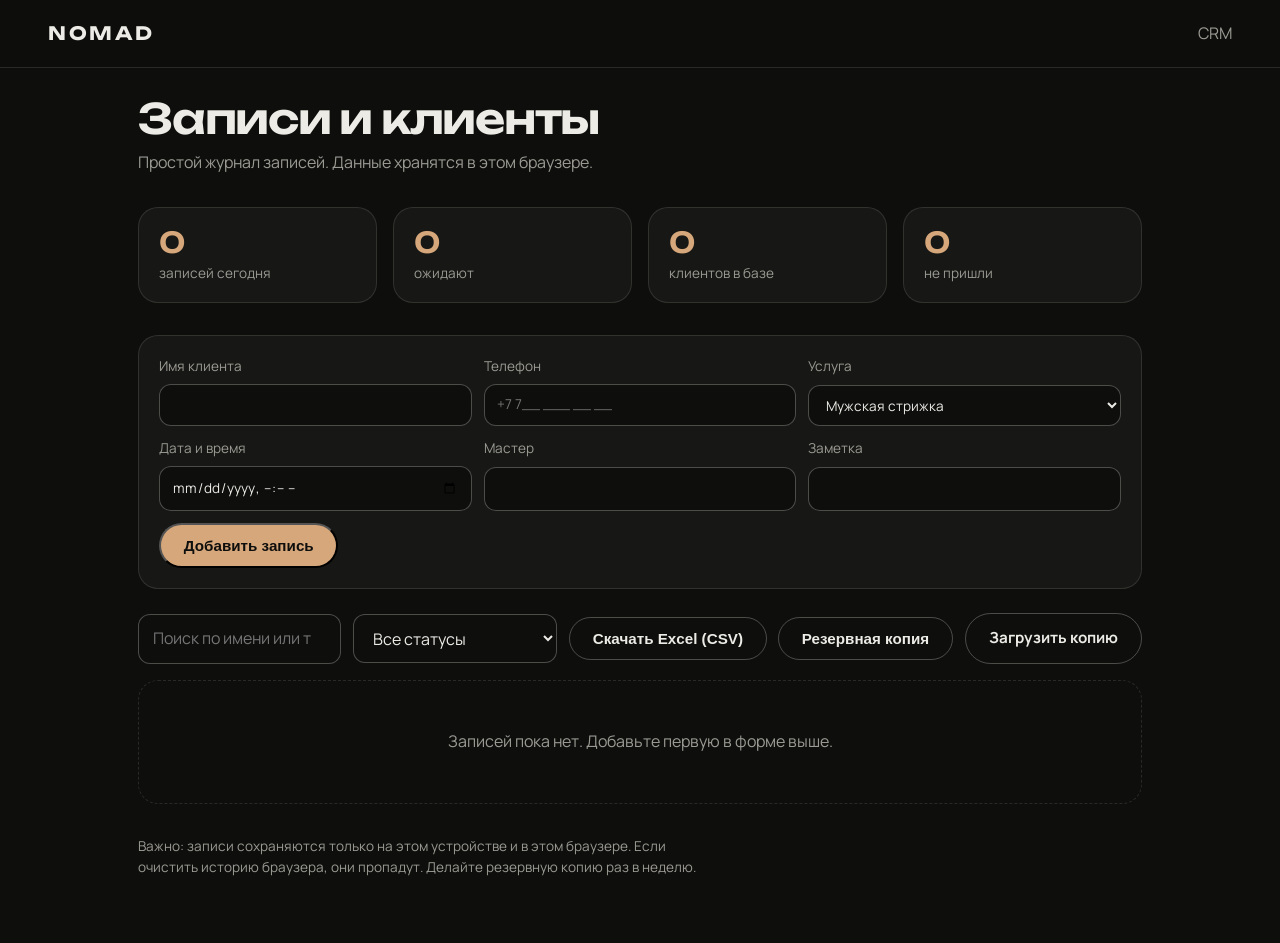
==== crm.html @ 3fd6eb7a "Первая версия: сайт и простая CRM Co-Authored-By: Claude Sonnet 5.5 <noreply@anthropic.com>" ====
<!doctype html>
<html lang="ru">
<head>
<meta charset="utf-8">
<meta name="viewport" content="width=device-width, initial-scale=1">
<meta name="robots" content="noindex,nofollow">
<title>Nomad CRM | Записи и клиенты</title>
<link rel="stylesheet" href="style.css">
<style>
  body::after{display:none}
  .crm{max-width:1100px;margin:0 auto;padding:96px var(--pad) 64px}
  .crm h1{font:600 clamp(1.6rem,3.6vw,2.6rem)/1.1 "Unbounded",sans-serif;letter-spacing:-.03em;margin-bottom:8px}
  .crm .sub{color:var(--muted);margin-bottom:32px}
  .sums{display:grid;grid-template-columns:repeat(4,1fr);gap:16px;margin-bottom:32px}
  .sums div{background:var(--surface);border:1px solid var(--line);border-radius:var(--r);padding:16px 20px}
  .sums b{display:block;font:600 1.8rem "Unbounded",sans-serif;color:var(--accent)}
  .sums span{color:var(--muted);font-size:.85rem}
  form.add{display:grid;grid-template-columns:repeat(6,1fr);gap:12px;background:var(--surface);border:1px solid var(--line);border-radius:var(--r);padding:20px;margin-bottom:24px}
  label{display:grid;gap:6px;font-size:.85rem;color:var(--muted)}
  input,select,textarea{font:inherit;color:var(--text);background:var(--bg);border:1px solid rgba(236,235,230,.28);border-radius:12px;padding:.7em .9em;width:100%}
  input:focus,select:focus{border-color:var(--accent);outline:none}
  .f2{grid-column:span 2}.f3{grid-column:span 3}.f6{grid-column:span 6}
  .tools{display:flex;gap:12px;flex-wrap:wrap;margin-bottom:16px;align-items:center}
  .tools input,.tools select{width:auto;flex:1;min-width:150px}
  .btn-ghost{background:transparent;color:var(--text);border:1px solid rgba(236,235,230,.28)}
  .btn-ghost:hover{border-color:var(--accent);color:var(--accent)}
  .rows{display:grid;gap:10px}
  .row{display:grid;grid-template-columns:1.4fr 1.2fr 1fr 150px auto;gap:12px;align-items:center;background:var(--surface);border:1px solid var(--line);border-radius:var(--r);padding:14px 18px}
  .row b{display:block}.row small{color:var(--muted)}
  .row select{padding:.5em .7em}
  .acts{display:flex;gap:8px}
  .acts a,.acts button{all:unset;cursor:pointer;color:var(--muted);font-size:.85rem;padding:6px 10px;border-radius:999px;border:1px solid var(--line)}
  .acts a:hover,.acts button:hover{color:var(--accent);border-color:var(--accent)}
  .empty{color:var(--muted);text-align:center;padding:48px 0;border:1px dashed var(--line);border-radius:var(--r)}
  .note{color:var(--muted);font-size:.85rem;margin-top:32px;max-width:70ch}
  @media(max-width:800px){
    .sums{grid-template-columns:1fr 1fr}
    form.add{grid-template-columns:1fr 1fr}.f2,.f3,.f6{grid-column:span 2}
    .row{grid-template-columns:1fr 1fr}
    .acts{grid-column:span 2}
  }
</style>
</head>
<body>
<header class="nav scrolled"><a class="logo" href="./">NOMAD</a><span class="muted">CRM</span></header>

<main class="crm">
  <h1>Записи и клиенты</h1>
  <p class="sub">Простой журнал записей. Данные хранятся в этом браузере.</p>

  <div class="sums" id="sums"></div>

  <form class="add" id="add">
    <label class="f2">Имя клиента<input name="name" required autocomplete="off"></label>
    <label class="f2">Телефон<input name="phone" type="tel" placeholder="+7 7__ ___ __ __" required></label>
    <label class="f2">Услуга
      <select name="service">
        <option>Мужская стрижка</option><option>Сложные волосы</option><option>Детская стрижка</option>
        <option>Химзавивка</option><option>Обучение</option><option>Другое</option>
      </select>
    </label>
    <label class="f2">Дата и время<input name="when" type="datetime-local" required></label>
    <label class="f2">Мастер<input name="master" list="masters" autocomplete="off"></label>
    <datalist id="masters"><option>Ратмир</option><option>Салман</option><option>Светлана</option><option>Айгерим</option><option>Аман</option><option>Тимур</option><option>Жанна</option><option>Регина</option></datalist>
    <label class="f2">Заметка<input name="note" autocomplete="off"></label>
    <div class="f6"><button class="btn btn-primary" type="submit">Добавить запись</button></div>
  </form>

  <div class="tools">
    <input id="q" type="search" placeholder="Поиск по имени или телефону" aria-label="Поиск">
    <select id="fs" aria-label="Фильтр по статусу">
      <option value="">Все статусы</option><option>Ожидает</option><option>Пришёл</option><option>Не пришёл</option><option>Отменена</option>
    </select>
    <button class="btn btn-ghost" id="csv" type="button">Скачать Excel (CSV)</button>
    <button class="btn btn-ghost" id="bak" type="button">Резервная копия</button>
    <label class="btn btn-ghost" style="cursor:pointer">Загрузить копию<input id="imp" type="file" accept="application/json" hidden></label>
  </div>

  <div class="rows" id="rows"></div>

  <p class="note">Важно: записи сохраняются только на этом устройстве и в этом браузере. Если очистить историю браузера, они пропадут. Делайте резервную копию раз в неделю.</p>
</main>

<script>
(() => {
  const KEY = 'nomad-crm-v1';
  const $ = (s) => document.querySelector(s);
  const ST = ['Ожидает', 'Пришёл', 'Не пришёл', 'Отменена'];
  let db = [];
  try { db = JSON.parse(localStorage.getItem(KEY)) || []; } catch (e) {}
  const save = () => { try { localStorage.setItem(KEY, JSON.stringify(db)); } catch (e) { alert('Не удалось сохранить: память браузера недоступна.'); } };
  const esc = (s) => String(s ?? '').replace(/[&<>"']/g, (c) => ({ '&': '&amp;', '<': '&lt;', '>': '&gt;', '"': '&quot;', "'": '&#39;' }[c]));
  const fmt = (iso) => new Date(iso).toLocaleString('ru-RU', { day: '2-digit', month: 'short', hour: '2-digit', minute: '2-digit' });
  const digits = (p) => p.replace(/\D/g, '').replace(/^8/, '7');

  function render() {
    const q = $('#q').value.trim().toLowerCase(), fs = $('#fs').value;
    const list = db
      .filter((r) => (!fs || r.status === fs) && (!q || (r.name + digits(r.phone) + r.phone).toLowerCase().includes(q)))
      .sort((a, b) => a.when.localeCompare(b.when));
    const today = new Date().toISOString().slice(0, 10);
    $('#sums').innerHTML = [
      [db.filter((r) => r.when.startsWith(today)).length, 'записей сегодня'],
      [db.filter((r) => r.status === 'Ожидает').length, 'ожидают'],
      [new Set(db.map((r) => digits(r.phone))).size, 'клиентов в базе'],
      [db.filter((r) => r.status === 'Не пришёл').length, 'не пришли'],
    ].map(([n, t]) => `<div><b>${n}</b><span>${t}</span></div>`).join('');
    $('#rows').innerHTML = list.length ? list.map((r) => `
      <div class="row" data-id="${r.id}">
        <div><b>${esc(r.name)}</b><small>${esc(r.phone)}</small></div>
        <div><b>${esc(r.service)}</b><small>${esc(r.master || 'Мастер не указан')}${r.note ? ', ' + esc(r.note) : ''}</small></div>
        <div>${fmt(r.when)}</div>
        <select aria-label="Статус">${ST.map((s) => `<option${s === r.status ? ' selected' : ''}>${s}</option>`).join('')}</select>
        <div class="acts"><a href="https://wa.me/${digits(r.phone)}" target="_blank" rel="noopener">WhatsApp</a><button type="button" data-del>Удалить</button></div>
      </div>`).join('') : '<div class="empty">Записей пока нет. Добавьте первую в форме выше.</div>';
  }

  $('#add').addEventListener('submit', (e) => {
    e.preventDefault();
    const d = Object.fromEntries(new FormData(e.target));
    db.push({ id: Date.now().toString(36), status: 'Ожидает', ...d });
    save(); e.target.reset(); render();
  });
  $('#rows').addEventListener('change', (e) => {
    const id = e.target.closest('.row')?.dataset.id, r = db.find((x) => x.id === id);
    if (r) { r.status = e.target.value; save(); render(); }
  });
  $('#rows').addEventListener('click', (e) => {
    if (!e.target.matches('[data-del]')) return;
    const id = e.target.closest('.row').dataset.id;
    if (confirm('Удалить запись?')) { db = db.filter((x) => x.id !== id); save(); render(); }
  });
  $('#q').addEventListener('input', render);
  $('#fs').addEventListener('change', render);

  const download = (name, text, type) => {
    const a = document.createElement('a');
    a.href = URL.createObjectURL(new Blob([text], { type }));
    a.download = name; a.click(); URL.revokeObjectURL(a.href);
  };
  $('#csv').addEventListener('click', () => {
    const q = (v) => `"${String(v ?? '').replace(/"/g, '""')}"`;
    const rows = [['Имя', 'Телефон', 'Услуга', 'Дата и время', 'Мастер', 'Статус', 'Заметка'], ...db.map((r) => [r.name, r.phone, r.service, r.when.replace('T', ' '), r.master, r.status, r.note])];
    download('nomad-zapisi.csv', '﻿' + rows.map((r) => r.map(q).join(';')).join('\r\n'), 'text/csv;charset=utf-8');
  });
  $('#bak').addEventListener('click', () => download('nomad-crm-backup.json', JSON.stringify(db), 'application/json'));
  $('#imp').addEventListener('change', async (e) => {
    try {
      const data = JSON.parse(await e.target.files[0].text());
      if (!Array.isArray(data)) throw 0;
      if (confirm('Заменить текущие записи данными из копии?')) { db = data; save(); render(); }
    } catch { alert('Файл не похож на резервную копию Nomad CRM.'); }
    e.target.value = '';
  });
  render();
})();
</script>
</body>
</html>
---- style.css ----
/* Nomad Barbershop. Dark theme only (brand), one accent (tan), radius: pill for buttons, 20px for blocks. */
@font-face{font-family:"Unbounded";src:url(fonts/unbounded-cyrillic.woff2) format("woff2");font-weight:200 900;font-display:swap;unicode-range:U+0301,U+0400-045F,U+0490-0491,U+04B0-04B1,U+2116}
@font-face{font-family:"Unbounded";src:url(fonts/unbounded-latin.woff2) format("woff2");font-weight:200 900;font-display:swap;unicode-range:U+0000-00FF,U+0131,U+0152-0153,U+02BB-02BC,U+02C6,U+02DA,U+02DC,U+2000-206F,U+20AC,U+2122,U+2191,U+2193,U+2212,U+2215,U+FEFF,U+FFFD}
@font-face{font-family:"Manrope";src:url(fonts/manrope-cyrillic.woff2) format("woff2");font-weight:200 800;font-display:swap;unicode-range:U+0301,U+0400-045F,U+0490-0491,U+04B0-04B1,U+2116}
@font-face{font-family:"Manrope";src:url(fonts/manrope-latin.woff2) format("woff2");font-weight:200 800;font-display:swap;unicode-range:U+0000-00FF,U+0131,U+0152-0153,U+02BB-02BC,U+02C6,U+02DA,U+02DC,U+2000-206F,U+20AC,U+2122,U+2191,U+2193,U+2212,U+2215,U+FEFF,U+FFFD}

:root{
  --bg:#0e0e0d; --surface:#171715; --line:rgba(236,235,230,.12);
  --text:#ecebe6; --muted:#9b9a93; --accent:#d6a77a; --on-accent:#0e0e0d;
  --r:20px; --ease:cubic-bezier(.16,1,.3,1);
  --pad:clamp(16px,4vw,48px); --max:1360px;
}
*{box-sizing:border-box;margin:0;padding:0}
html{scroll-behavior:auto;-webkit-text-size-adjust:100%}
html.lenis,html.lenis body{height:auto}
.lenis.lenis-smooth{scroll-behavior:auto!important}
.lenis.lenis-stopped{overflow:hidden}
body{background:var(--bg);color:var(--text);font:400 1rem/1.6 "Manrope",system-ui,sans-serif;overflow-x:hidden;-webkit-font-smoothing:antialiased}
body::after{ /* film grain on a fixed, non-interactive layer */
  content:"";position:fixed;inset:0;z-index:60;pointer-events:none;opacity:.07;
  background-image:url("data:image/svg+xml,%3Csvg xmlns='http://www.w3.org/2000/svg' width='160' height='160'%3E%3Cfilter id='n'%3E%3CfeTurbulence type='fractalNoise' baseFrequency='.9' numOctaves='2' stitchTiles='stitch'/%3E%3C/filter%3E%3Crect width='100%25' height='100%25' filter='url(%23n)'/%3E%3C/svg%3E");
}
a{color:inherit;text-decoration:none}
ul{list-style:none}
img{display:block;max-width:100%}
.muted{color:var(--muted)}
:focus-visible{outline:2px solid var(--accent);outline-offset:3px}

/* type */
.h2{font:600 clamp(1.7rem,3.6vw,3.2rem)/1.1 "Unbounded",sans-serif;letter-spacing:-.03em;margin-bottom:clamp(28px,4vw,56px)}
.lead{color:var(--muted);font-size:1.1rem;max-width:42ch}
section{padding:clamp(72px,10vw,140px) var(--pad);max-width:var(--max);margin:0 auto}

/* buttons */
.btn{display:inline-flex;align-items:center;justify-content:center;white-space:nowrap;padding:.8em 1.5em;border-radius:999px;font-weight:700;font-size:.95rem;transition:background .3s var(--ease),transform .3s var(--ease);will-change:transform}
.btn-primary{background:var(--accent);color:var(--on-accent)}
.btn-primary:hover{background:#e6bb90}
.btn:active{transform:scale(.97)}
.btn-lg{padding:1em 2em;font-size:1.05rem}
.btn-xl{padding:1.2em 3em;font-size:clamp(1.1rem,2vw,1.5rem)}
.link-arrow{display:inline-flex;gap:.6em;align-items:center;font-weight:600;border-bottom:1px solid var(--line);padding-bottom:2px;transition:border-color .3s,gap .3s var(--ease)}
.link-arrow::after{content:"→";transition:transform .3s var(--ease)}
.link-arrow:hover{border-color:var(--accent);color:var(--accent)}
.link-arrow:hover::after{transform:translateX(4px)}
.link-arrow.sm{font-size:.9rem}

/* nav */
.nav{position:fixed;top:0;left:0;right:0;z-index:50;height:68px;display:flex;align-items:center;justify-content:space-between;gap:24px;padding:0 var(--pad);transition:transform .5s var(--ease),background .4s,backdrop-filter .4s}
.nav.scrolled{background:rgba(14,14,13,.72);backdrop-filter:blur(16px) saturate(140%);-webkit-backdrop-filter:blur(16px) saturate(140%);border-bottom:1px solid var(--line)}
.nav.hide{transform:translateY(-100%)}
.logo{font:700 1.15rem "Unbounded",sans-serif;letter-spacing:.14em}
.nav-links{display:flex;gap:clamp(18px,3vw,40px);font-size:.92rem;color:var(--muted)}
.nav-links a{position:relative;transition:color .3s}
.nav-links a::after{content:"";position:absolute;left:0;right:0;bottom:-4px;height:1px;background:var(--accent);transform:scaleX(0);transform-origin:left;transition:transform .4s var(--ease)}
.nav-links a:hover{color:var(--text)}
.nav-links a:hover::after{transform:scaleX(1)}

/* hero */
.hero{position:relative;min-height:100dvh;padding-top:96px;padding-bottom:32px;display:flex;flex-direction:column;justify-content:center;gap:clamp(20px,3vh,36px);overflow:hidden}
.hero-word{position:absolute;right:-2vw;bottom:-4vw;font:800 clamp(8rem,26vw,24rem)/1 "Unbounded",sans-serif;letter-spacing:-.05em;color:transparent;-webkit-text-stroke:1px rgba(236,235,230,.08);pointer-events:none;user-select:none;white-space:nowrap}
.hero-title{position:relative;font:600 clamp(1.6rem,4.6vw,4.4rem)/1.08 "Unbounded",sans-serif;letter-spacing:-.04em}
.line{display:block;overflow:hidden;padding-bottom:.08em}
.line-in{display:block}
.hero-row{position:relative;display:grid;grid-template-columns:5fr 7fr;gap:clamp(20px,3vw,48px);align-items:end}
.hero-copy{display:flex;flex-direction:column;gap:28px;padding-bottom:8px}
.hero-sub{color:var(--muted);font-size:1.15rem;max-width:30ch}
.hero-actions{display:flex;flex-wrap:wrap;align-items:center;gap:24px}
.hero-media{height:clamp(220px,42vh,420px);border-radius:var(--r);overflow:hidden;position:relative}
.hero-media-inner{position:absolute;inset:-8% 0;will-change:transform}
.hero-media img{width:100%;height:100%;object-fit:cover}

/* photo slots: texture shows until a real photo is added to /img */
.ph{background:
  repeating-linear-gradient(135deg,rgba(236,235,230,.035) 0 2px,transparent 2px 14px),
  linear-gradient(160deg,#1d1c1a,#121211);
  border:1px solid var(--line)}

/* stats */
.stats{display:grid;grid-template-columns:repeat(4,1fr);gap:clamp(20px,3vw,40px);padding-top:clamp(40px,6vw,80px);padding-bottom:clamp(40px,6vw,80px)}
.stat-num{font:600 clamp(1.8rem,4vw,3.6rem)/1.05 "Unbounded",sans-serif;letter-spacing:-.04em;color:var(--accent);white-space:nowrap}
.stat p{color:var(--muted);margin-top:8px}

/* services accordion */
.svc{border-bottom:1px solid var(--line)}
.svc-head{all:unset;box-sizing:border-box;width:100%;display:flex;justify-content:space-between;align-items:baseline;gap:24px;padding:clamp(18px,2.6vw,32px) 0;cursor:pointer}
.svc-name{font:600 clamp(1.4rem,3.4vw,3rem)/1.1 "Unbounded",sans-serif;letter-spacing:-.03em;color:var(--muted);transition:color .4s var(--ease),transform .5s var(--ease)}
.svc-price{color:var(--muted);font-size:.95rem;text-align:right;transition:color .4s}
.svc.open .svc-name,.svc-head:hover .svc-name{color:var(--text)}
.svc.open .svc-name{transform:translateX(12px)}
.svc.open .svc-price{color:var(--accent)}
.svc-body{display:grid;grid-template-rows:0fr;transition:grid-template-rows .6s var(--ease)}
.svc-body>p{overflow:hidden;color:var(--muted);max-width:56ch;font-size:1.1rem;opacity:0;transition:opacity .5s}
.svc.open .svc-body{grid-template-rows:1fr}
.svc.open .svc-body>p{opacity:1;padding-bottom:clamp(18px,2.6vw,32px)}

/* team */
.team{display:grid;grid-template-columns:5fr 7fr;gap:clamp(24px,5vw,80px);align-items:start}
.team-side{position:sticky;top:120px}
.tname{font:600 clamp(2.2rem,6vw,5.2rem)/1.15 "Unbounded",sans-serif;letter-spacing:-.04em;padding:.1em 0}

/* bento: 5 items = 5 cells on a 4x2 grid */
.bento{display:grid;grid-template-columns:repeat(4,1fr);grid-template-rows:repeat(2,minmax(180px,22vw));gap:16px}
.cell{border-radius:var(--r);overflow:hidden;position:relative;margin:0}
.cell img{position:absolute;inset:0;width:100%;height:100%;object-fit:cover;transition:transform .9s var(--ease)}
.cell:hover img{transform:scale(1.05)}
.cell-a{grid-column:1/3;grid-row:1/3}
.cell-b{grid-column:3;grid-row:1}
.cell-c{grid-column:4;grid-row:1;background:var(--accent);color:var(--on-accent);padding:24px;display:flex;flex-direction:column;justify-content:space-between}
.cell-d{grid-column:3;grid-row:2}
.cell-e{grid-column:4;grid-row:2;background:var(--surface);border:1px solid var(--line);padding:24px;display:flex;flex-direction:column;justify-content:space-between;transition:border-color .4s,background .4s}
.cell-e:hover{border-color:var(--accent);background:#1d1c1a}
.cell strong{font:600 clamp(1.3rem,3.4vw,3.6rem)/1 "Unbounded",sans-serif;letter-spacing:-.04em;word-break:break-word}
.cell-e strong{font-size:clamp(1rem,1.8vw,1.6rem);color:var(--accent)}
.cell span{font-weight:600;max-width:20ch}

/* reviews */
.reviews{display:grid;grid-template-columns:5fr 7fr;gap:clamp(24px,5vw,80px);align-items:start}
.rev-num{font:700 clamp(6rem,17vw,15rem)/.9 "Unbounded",sans-serif;letter-spacing:-.06em;color:var(--accent)}
.rev-big p{color:var(--muted);margin-top:16px;font-size:1.1rem}
.praise{display:grid;gap:28px;margin-bottom:40px}
.praise li{display:grid;grid-template-columns:minmax(210px,auto) 1fr;gap:12px 24px}
.praise b{font:600 1rem "Unbounded",sans-serif;letter-spacing:-.02em}
.praise span{color:var(--muted)}

/* contact */
.contact{text-align:left;display:flex;flex-direction:column;align-items:flex-start;gap:36px}
.contact-title{font:600 clamp(2rem,6vw,5.4rem)/1.05 "Unbounded",sans-serif;letter-spacing:-.045em;max-width:14ch}
.contact-grid{display:grid;grid-template-columns:repeat(4,1fr);gap:clamp(20px,3vw,40px);width:100%;margin-top:clamp(24px,5vw,72px);padding-top:32px;border-top:1px solid var(--line)}
.contact-grid .k{display:block;color:var(--muted);font-size:.85rem;margin-bottom:10px}
.contact-grid p{margin-bottom:4px}
.contact-grid a:not(.link-arrow){transition:color .3s}
.contact-grid a:not(.link-arrow):hover{color:var(--accent)}
.contact-grid .link-arrow{margin-top:12px}
.footer{display:flex;justify-content:space-between;gap:16px;flex-wrap:wrap;padding:32px var(--pad);border-top:1px solid var(--line);max-width:var(--max);margin:0 auto}

/* motion initial states (only when JS is running and motion is allowed) */
.js .loader{display:grid}
.loader{display:none;position:fixed;inset:0;z-index:100;background:var(--bg);place-items:center}
.loader-word{font:700 clamp(2rem,8vw,5rem) "Unbounded",sans-serif;letter-spacing:.14em;color:var(--text)}
.js [data-reveal],.js [data-hero]{opacity:0}
.js .line-in{transform:translateY(115%)}
.js .hero-word{opacity:0}

/* tablet and mobile */
@media (max-width:900px){
  .nav-links{display:none}
  .hero{justify-content:flex-start;padding-top:96px}
  .hero-row,.team,.reviews{grid-template-columns:1fr}
  .hero-media{order:-1;height:34vh}
  .team-side{position:static}
  .stats{grid-template-columns:repeat(2,1fr)}
  .bento{grid-template-columns:1fr 1fr;grid-template-rows:none;grid-auto-rows:minmax(150px,42vw)}
  .cell-a{grid-column:1/3;grid-row:auto;min-height:60vw}
  .cell-b,.cell-c,.cell-d,.cell-e{grid-column:auto;grid-row:auto}
  .contact-grid{grid-template-columns:1fr 1fr}
  .praise li{grid-template-columns:1fr;gap:4px}
}
@media (max-width:520px){
  .svc-head{flex-direction:column;gap:6px}
  .svc-price{text-align:left}
  .contact-grid{grid-template-columns:1fr}
  .btn-xl{width:100%}
}
@media (prefers-reduced-motion:reduce){
  *{transition:none!important;animation:none!important}
  .svc-body{grid-template-rows:1fr}
  .svc-body>p{opacity:1;padding-bottom:20px}
}
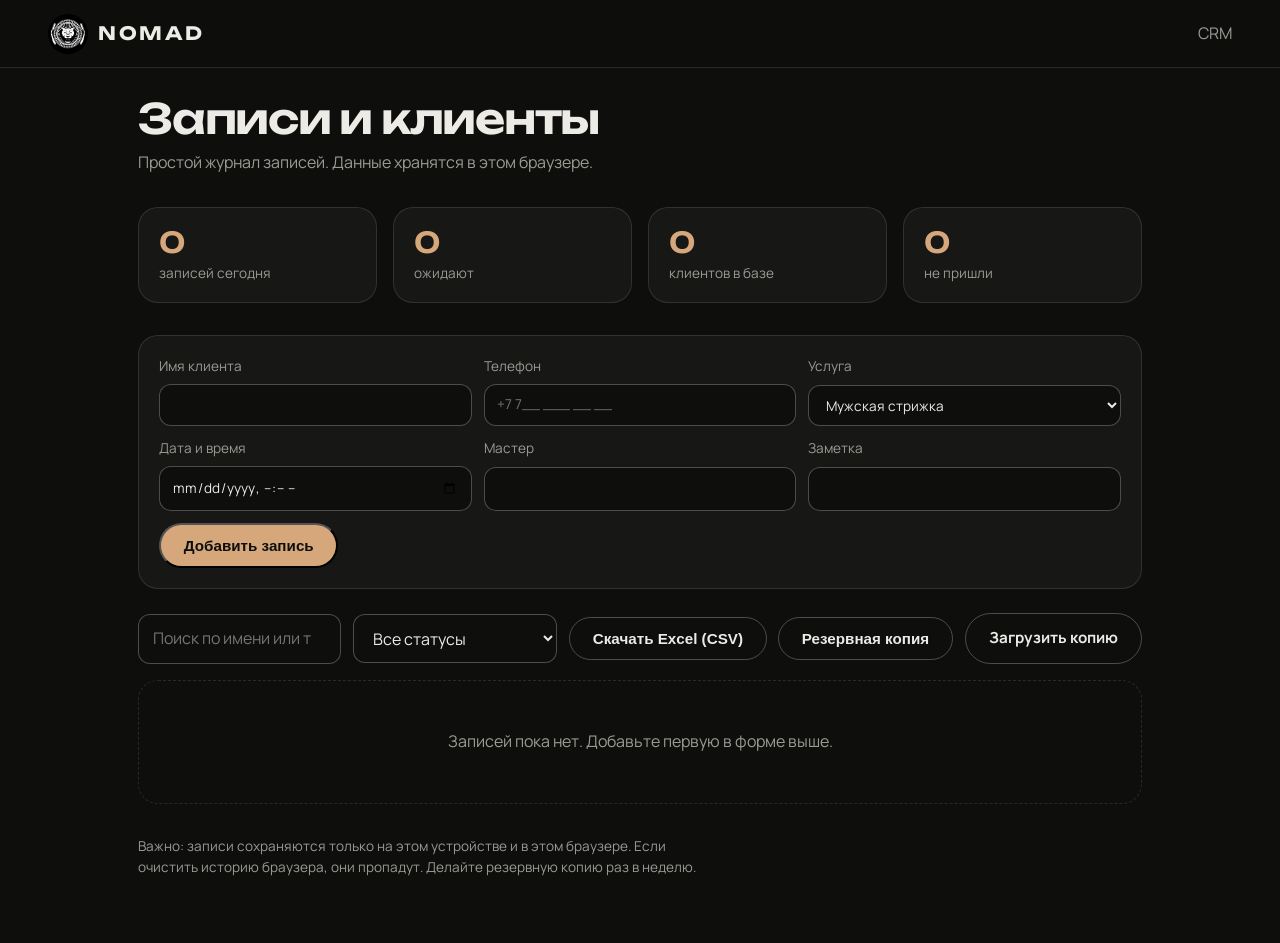
==== commit f923b7dc: "Добавлены фото барбершопа и логотип Co-Authored-By: Claude Sonnet 5.5 <noreply@anthropic.com>" ====
--- a/crm.html
+++ b/crm.html
@@ -42,7 +42,7 @@
 </style>
 </head>
 <body>
-<header class="nav scrolled"><a class="logo" href="./">NOMAD</a><span class="muted">CRM</span></header>
+<header class="nav scrolled"><a class="logo" href="./"><img src="img/logo.png" alt="" width="44" height="44">NOMAD</a><span class="muted">CRM</span></header>
 
 <main class="crm">
   <h1>Записи и клиенты</h1>
--- a/style.css
+++ b/style.css
@@ -105,7 +105,7 @@
 .cell:hover img{transform:scale(1.05)}
 .cell-a{grid-column:1/3;grid-row:1/3}
 .cell-b{grid-column:3;grid-row:1}
-.cell-c{grid-column:4;grid-row:1;background:var(--accent);color:var(--on-accent);padding:24px;display:flex;flex-direction:column;justify-content:space-between}
+.cell-c{grid-column:4;grid-row:1}
 .cell-d{grid-column:3;grid-row:2}
 .cell-e{grid-column:4;grid-row:2;background:var(--surface);border:1px solid var(--line);padding:24px;display:flex;flex-direction:column;justify-content:space-between;transition:border-color .4s,background .4s}
 .cell-e:hover{border-color:var(--accent);background:#1d1c1a}
@@ -123,7 +123,14 @@
 .praise span{color:var(--muted)}
 
 /* contact */
-.contact{text-align:left;display:flex;flex-direction:column;align-items:flex-start;gap:36px}
+.contact-top{display:grid;grid-template-columns:7fr 5fr;gap:clamp(24px,4vw,64px);align-items:end}
+.contact-cta{display:flex;flex-direction:column;align-items:flex-start;gap:36px}
+.contact-photo{aspect-ratio:4/3}
+.contact-photo img{object-position:50% 62%}
+.logo{display:inline-flex;align-items:center;gap:10px}
+.logo img{width:40px;height:40px;border-radius:50%}
+.loader-logo{width:min(40vw,180px);height:auto;border-radius:50%}
+.hero-media img{object-position:50% 22%}
 .contact-title{font:600 clamp(2rem,6vw,5.4rem)/1.05 "Unbounded",sans-serif;letter-spacing:-.045em;max-width:14ch}
 .contact-grid{display:grid;grid-template-columns:repeat(4,1fr);gap:clamp(20px,3vw,40px);width:100%;margin-top:clamp(24px,5vw,72px);padding-top:32px;border-top:1px solid var(--line)}
 .contact-grid .k{display:block;color:var(--muted);font-size:.85rem;margin-bottom:10px}
@@ -145,12 +152,13 @@
 @media (max-width:900px){
   .nav-links{display:none}
   .hero{justify-content:flex-start;padding-top:96px}
-  .hero-row,.team,.reviews{grid-template-columns:1fr}
+  .hero-row,.team,.reviews,.contact-top{grid-template-columns:1fr}
   .hero-media{order:-1;height:34vh}
   .team-side{position:static}
   .stats{grid-template-columns:repeat(2,1fr)}
-  .bento{grid-template-columns:1fr 1fr;grid-template-rows:none;grid-auto-rows:minmax(150px,42vw)}
-  .cell-a{grid-column:1/3;grid-row:auto;min-height:60vw}
+  .bento{grid-template-columns:1fr 1fr;grid-template-rows:none;grid-auto-rows:auto}
+  .bento .cell{aspect-ratio:1}
+  .bento .cell-a{grid-column:1/3;grid-row:auto;aspect-ratio:16/10}
   .cell-b,.cell-c,.cell-d,.cell-e{grid-column:auto;grid-row:auto}
   .contact-grid{grid-template-columns:1fr 1fr}
   .praise li{grid-template-columns:1fr;gap:4px}
